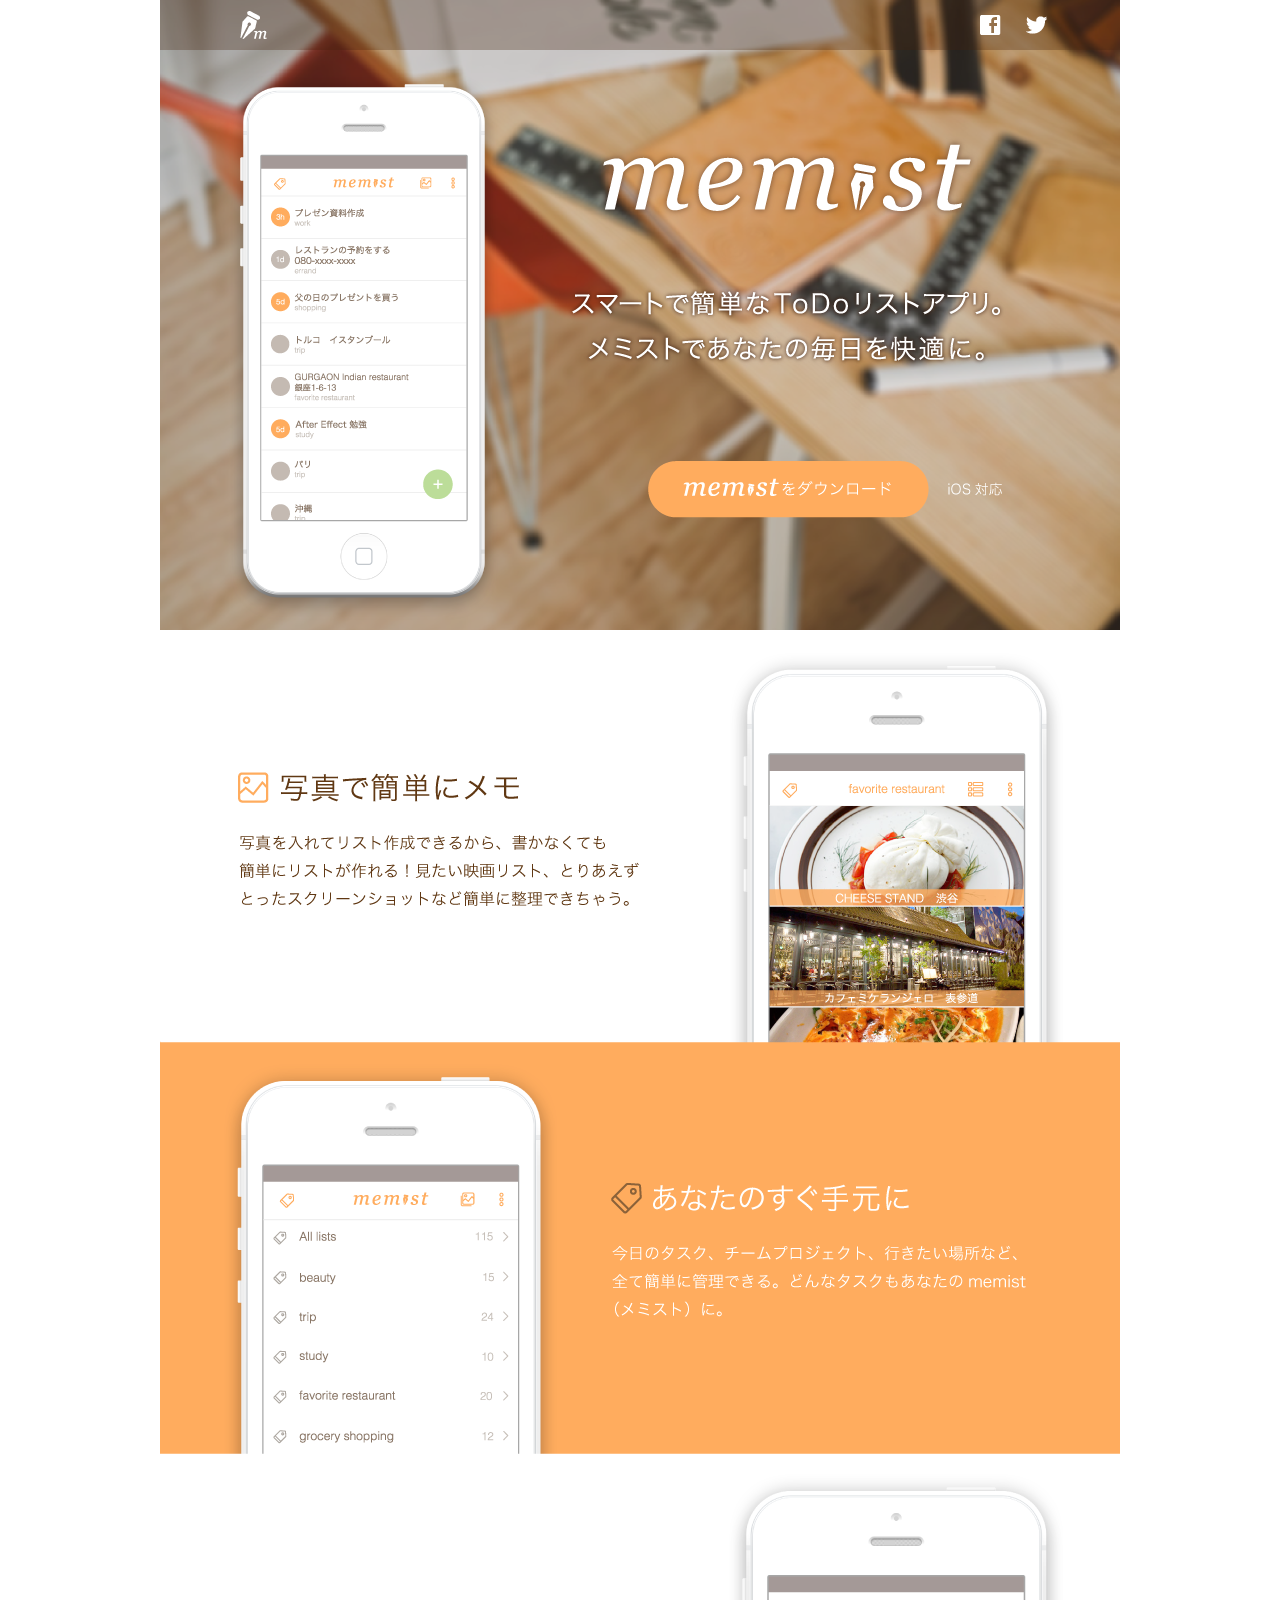
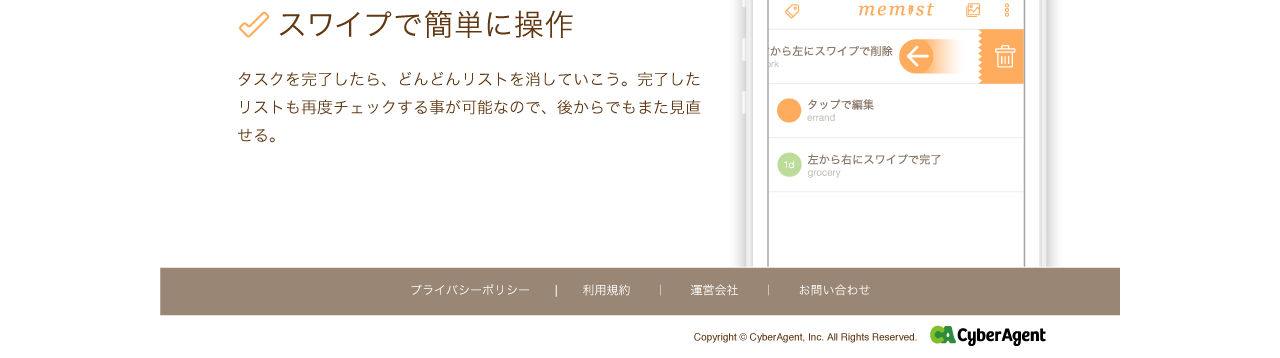
==== ios_app/index.html @ 30d33783 "iOS" ====
<!DOCTYPE html>
<html lang="ja">
<head>
<meta charset="UTF-8">
<title>iOS App Design</title>
<link rel="stylesheet" href="css/reset.css">
<style>
.lp{
	width: 960px; /*ここにLP画像の横幅をいれる*/
	margin: 0 auto;
}
</style>
</head>
<body>
<div class="lp">
	<img src="lp.png" alt="iOS App Design">
</div>
</body>
</html>
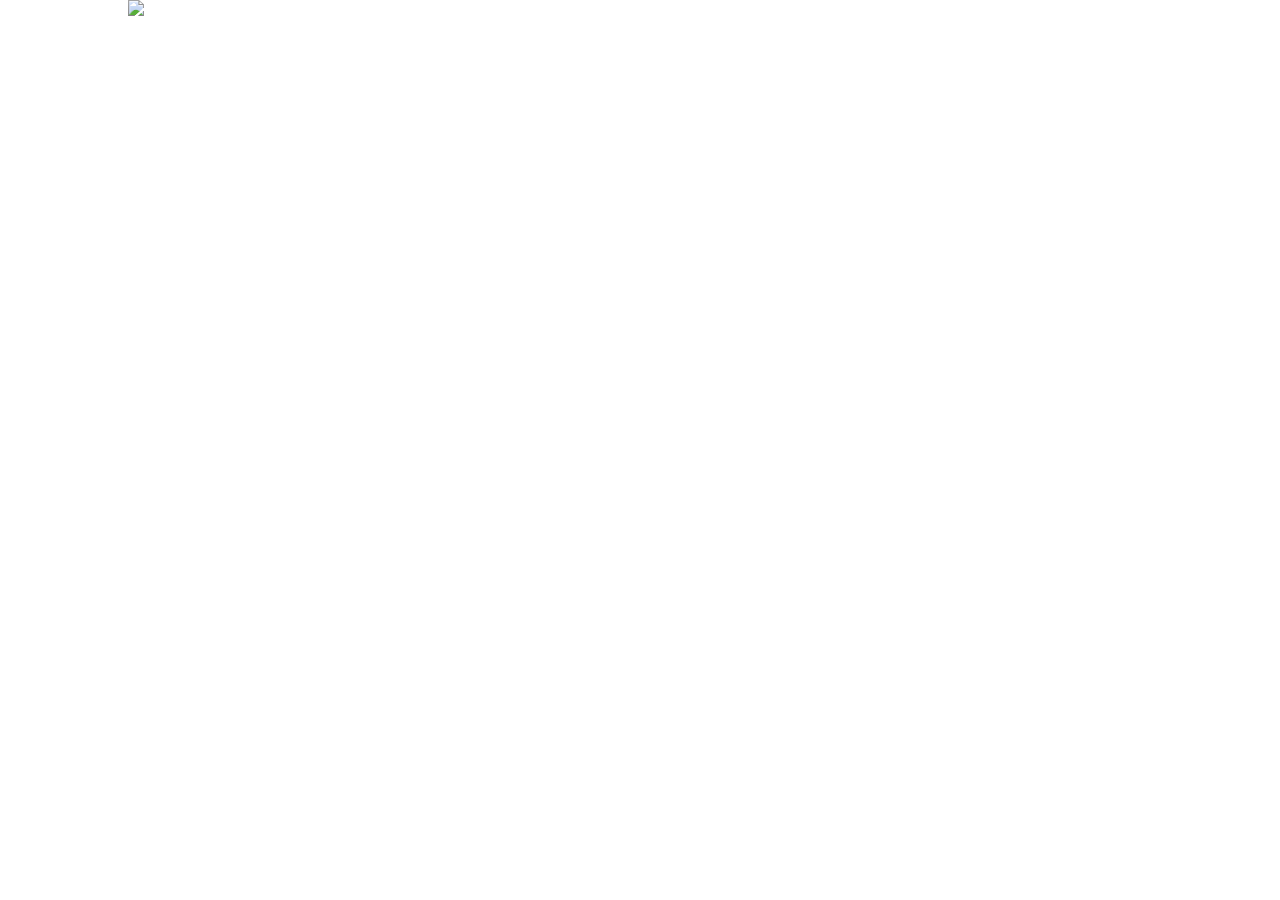
==== commit 6b5935c9: "iOS" ====
--- a/ios_app/index.html
+++ b/ios_app/index.html
@@ -6,7 +6,7 @@
 <link rel="stylesheet" href="css/reset.css">
 <style>
 .lp{
-	width: 960px; /*ここにLP画像の横幅をいれる*/
+	width: 1024px; /*ここにLP画像の横幅をいれる*/
 	margin: 0 auto;
 }
 </style>
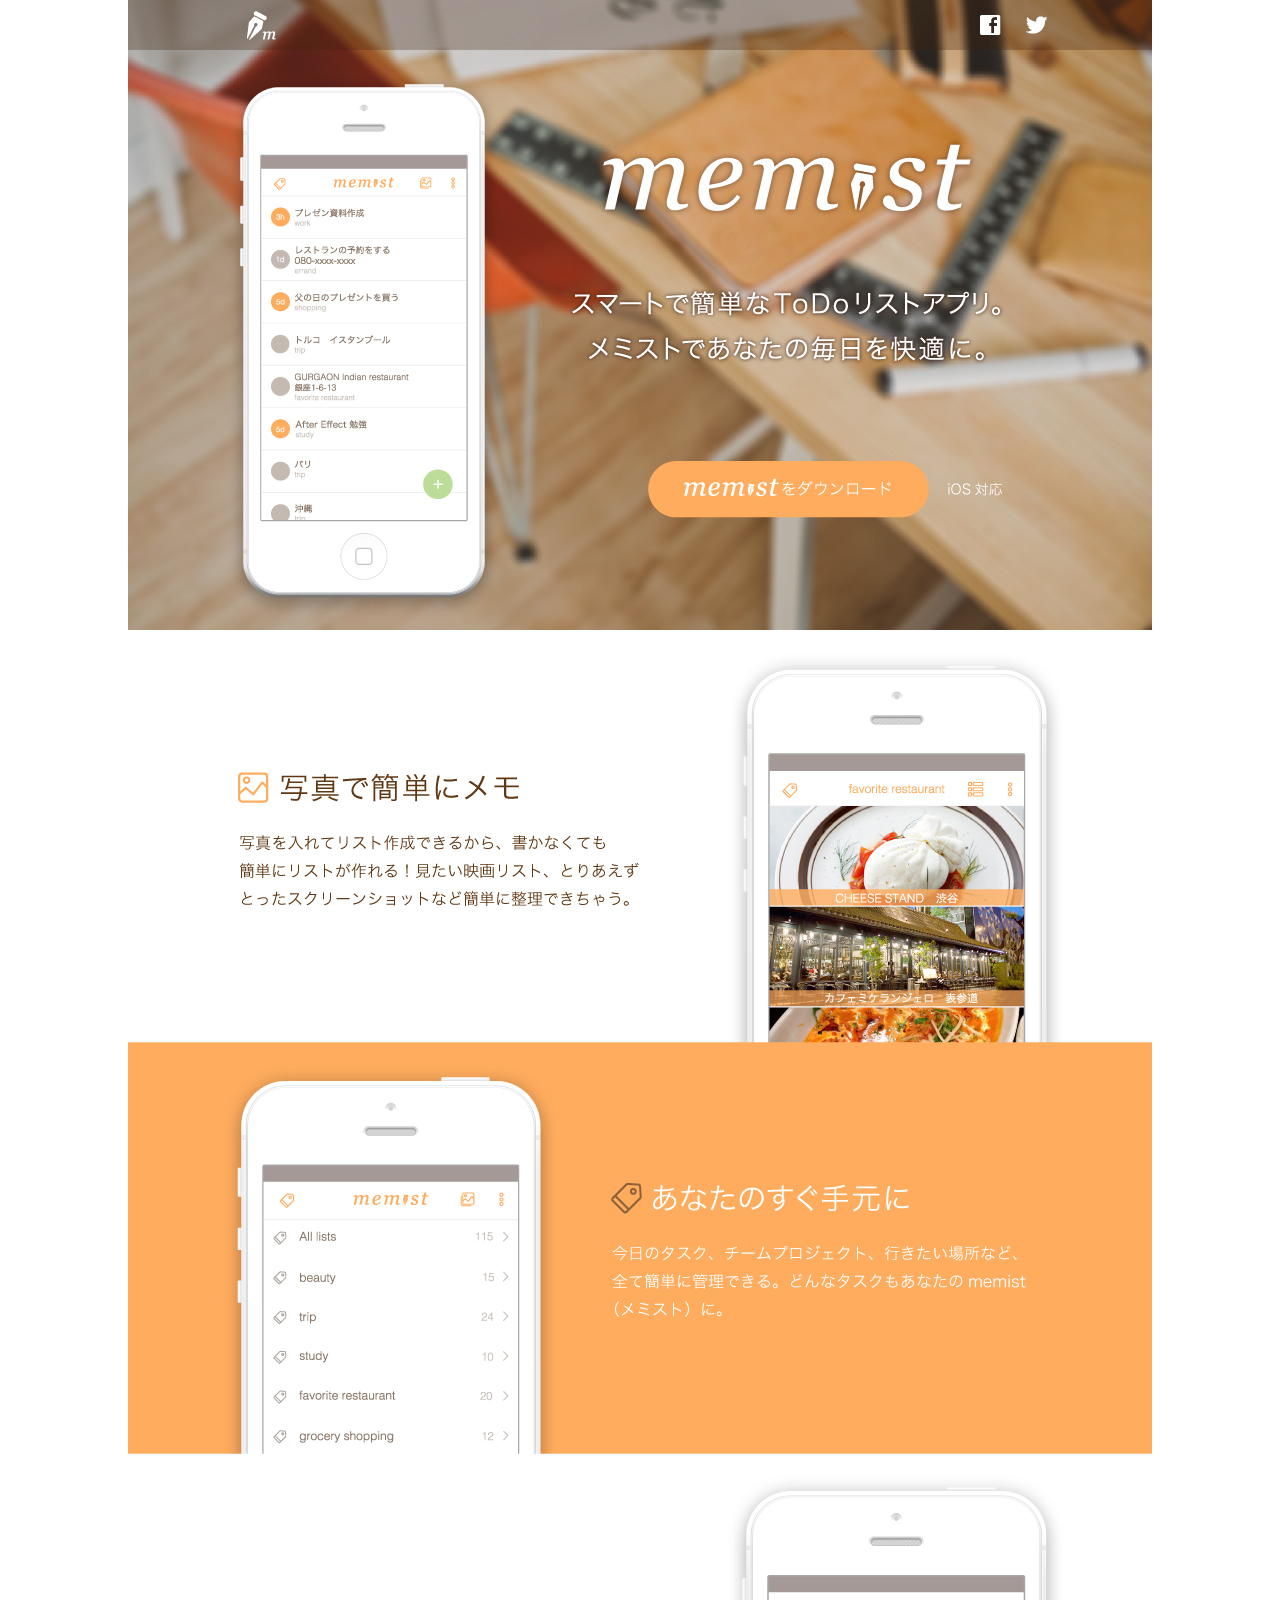
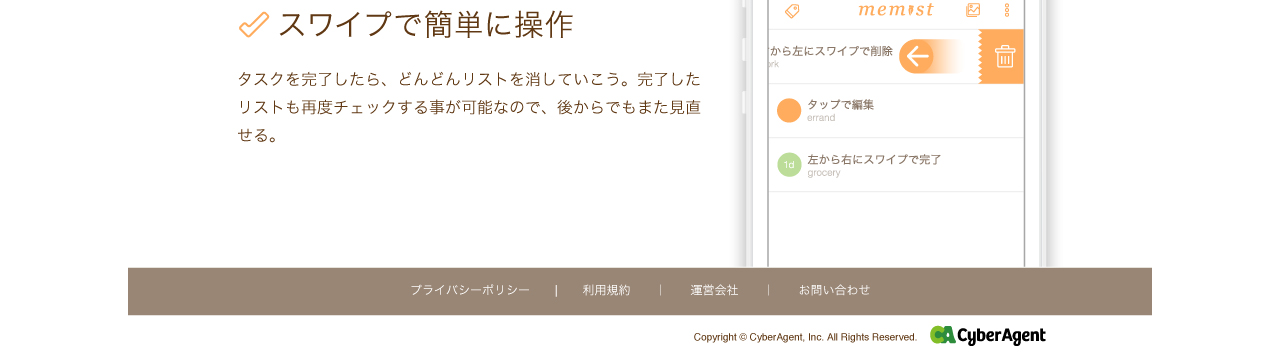
==== commit 214b577b: "iOS" ====
--- a/ios_app/index.html
+++ b/ios_app/index.html
@@ -13,7 +13,7 @@
 </head>
 <body>
 <div class="lp">
-	<img src="lp.png" alt="iOS App Design">
+	<img src="LP.jpg" alt="iOS App Design">
 </div>
 </body>
 </html>
